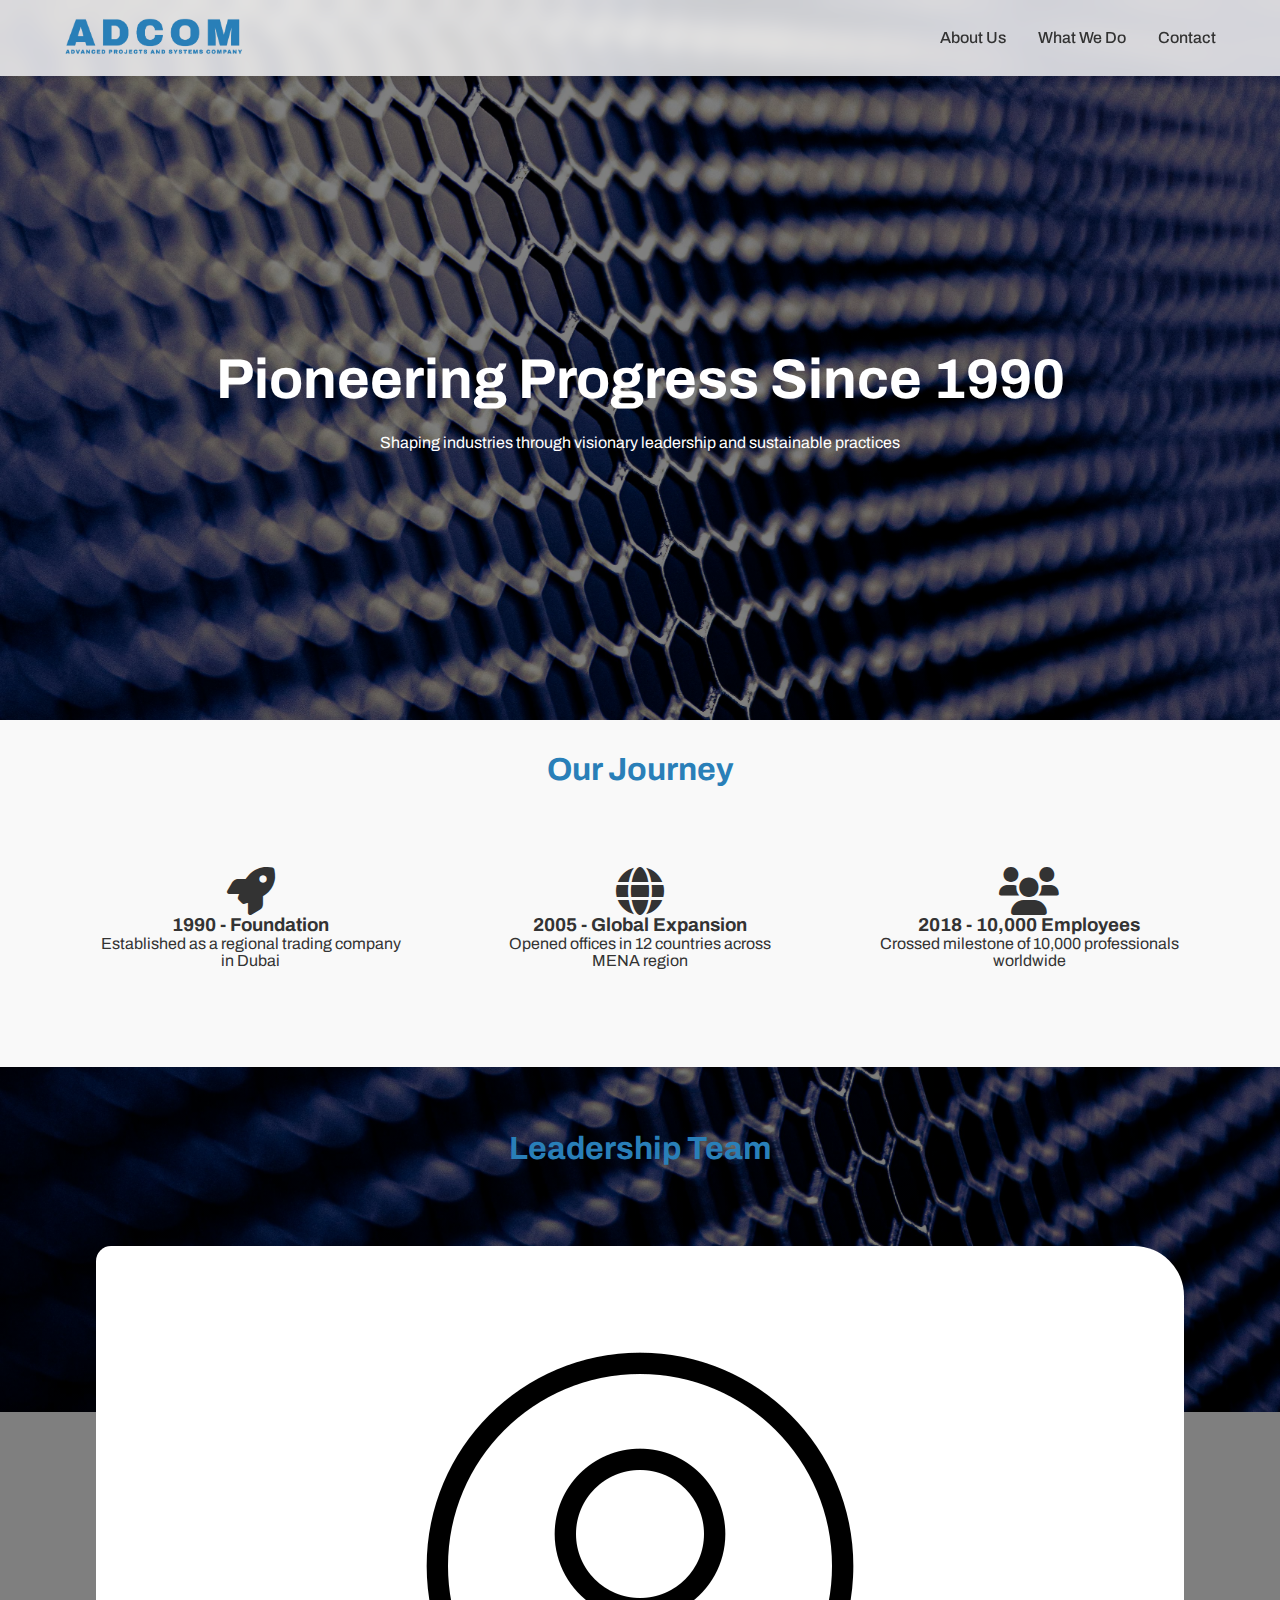
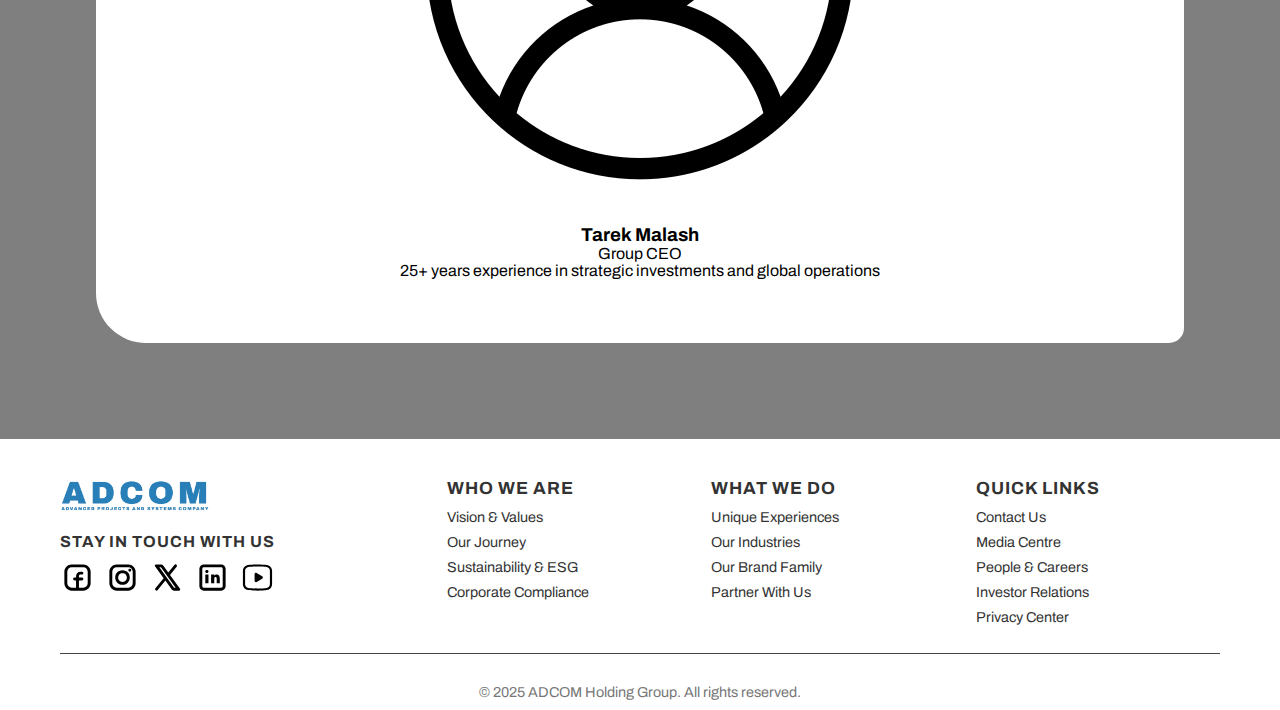
==== about_us.html @ 8d61a0d4 "Add files via upload" ====
<!DOCTYPE html>
<html lang="en" dir="ltr">
<head>
    <meta charset="UTF-8">
    <meta name="viewport" content="width=device-width, initial-scale=1.0">
    <title>About Us - ADCOM Holding Group</title>
    <link href="https://fonts.googleapis.com/css2?family=Archivo:wght@400;500;600;700&display=swap" rel="stylesheet">
    <link rel="stylesheet" href="https://cdnjs.cloudflare.com/ajax/libs/font-awesome/6.0.0/css/all.min.css">
    <link rel="stylesheet" href="styles.css">
</head>
<body>
  <header class="header">
    <nav class="nav-container">
      <a href="index.html">
        <img src="images/Screenshot_from_2025-02-06_12-13-31-removebg-preview.png" alt="Company Logo" class="logo">
      </a>
  
      <!-- Hamburger Button for Mobile -->
      <button class="nav-toggle" aria-label="Toggle navigation">
        <span class="hamburger"></span>
      </button>
  
      <ul class="nav-links">
        <li><a href="about_us.html">About Us</a></li>
        <li><a href="what_we_do.html">What We Do</a></li>
        <li><a href="contact_us.html">Contact</a></li>
      </ul>
    </nav>
  </header>

  <section class="hero about-us-hero">
            <h1>Pioneering Progress Since 1990</h1>
            <p>Shaping industries through visionary leadership and sustainable practices</p>
    </section>
    <section class="milestones">
        <h2 class="section-title">Our Journey</h2>
        <div class="milestones-grid">
            <div class="milestone-card">
                <i class="fas fa-rocket fa-3x"></i>
                <div class="hero-content">
                <h3>1990 - Foundation</h3>
                <p>Established as a regional trading company in Dubai</p>
                </div>
            </div>
            <div class="milestone-card">
                <i class="fas fa-globe fa-3x"></i>
                <h3>2005 - Global Expansion</h3>
                <p>Opened offices in 12 countries across MENA region</p>
            </div>
            <div class="milestone-card">
                <i class="fas fa-users fa-3x"></i>
                <h3>2018 - 10,000 Employees</h3>
                <p>Crossed milestone of 10,000 professionals worldwide</p>
            </div>
        </div>
    </section>

    <section class="leadership">
        <h2 class="section-title">Leadership Team</h2>
        <div class="leadership-grid">
            <div class="leader-card">
                <div class="leader-image">
                    <img src="images/profile icon.png" alt="CEO">
                </div>
                <div class="leader-info">
                    <h3>Tarek Malash</h3>
                    <p class="position">Group CEO</p>
                    <p class="bio">25+ years experience in strategic investments and global operations</p>
                </div>
            </div>
            <!-- Add more leader cards -->
        </div>
    </section>
    <script src="script.js"></script>
</body>
<footer class="footer">
    <div class="footer-container">
        <div class="footer-top">
            <div class="footer-brand">
                <a href="index.html" class="footer-logo">
                    <img src="images/Screenshot_from_2025-02-06_12-13-31-removebg-preview.png" alt="Company Logo" loading="lazy">
                </a>
                <div class="social-section">
                    <h6>Stay in touch with us</h6>
                    <ul class="social-icons">
                        <li><a href="#" target="_blank"><svg xmlns="http://www.w3.org/2000/svg" x="0px" y="0px" width="35" height="35" viewBox="0 0 24 24">
                            <path d="M 8 3 C 5.25 3 3 5.25 3 8 L 3 16 C 3 18.75 5.25 21 8 21 L 11.832031 21 A 1.0001 1.0001 0 0 0 12.158203 21 L 16 21 C 18.75 21 21 18.75 21 16 L 21 8 C 21 5.25 18.75 3 16 3 L 8 3 z M 8 5 L 16 5 C 17.668 5 19 6.332 19 8 L 19 16 C 19 17.668 17.668 19 16 19 L 13 19 L 13 14 L 15 14 A 1.0001 1.0001 0 1 0 15 12 L 13 12 L 13 11 C 13 10.43497 13.43497 10 14 10 L 15 10 A 1.0001 1.0001 0 1 0 15 8 L 14 8 C 12.35503 8 11 9.3550302 11 11 L 11 12 L 10 12 A 1.0001 1.0001 0 1 0 10 14 L 11 14 L 11 19 L 8 19 C 6.332 19 5 17.668 5 16 L 5 8 C 5 6.332 6.332 5 8 5 z"></path>
                            </svg></a></li>
                        <li><a href="#" target="_blank"><svg xmlns="http://www.w3.org/2000/svg" x="0px" y="0px" width="35" height="35" viewBox="0 0 24 24">
                            <path d="M 8 3 C 5.2504839 3 3 5.2504839 3 8 L 3 16 C 3 18.749516 5.2504839 21 8 21 L 16 21 C 18.749516 21 21 18.749516 21 16 L 21 8 C 21 5.2504839 18.749516 3 16 3 L 8 3 z M 8 5 L 16 5 C 17.668484 5 19 6.3315161 19 8 L 19 16 C 19 17.668484 17.668484 19 16 19 L 8 19 C 6.3315161 19 5 17.668484 5 16 L 5 8 C 5 6.3315161 6.3315161 5 8 5 z M 17 6 A 1 1 0 0 0 17 8 A 1 1 0 0 0 17 6 z M 12 7 C 10.416667 7 9.1018922 7.6297556 8.2519531 8.5859375 C 7.402014 9.5421194 7 10.777778 7 12 C 7 13.222222 7.402014 14.457881 8.2519531 15.414062 C 9.1018922 16.370244 10.416667 17 12 17 C 13.583333 17 14.898108 16.370244 15.748047 15.414062 C 16.597986 14.457882 17 13.222222 17 12 C 17 10.777778 16.597986 9.5421194 15.748047 8.5859375 C 14.898108 7.6297556 13.583333 7 12 7 z M 12 9 C 13.083333 9 13.768559 9.3702444 14.251953 9.9140625 C 14.735347 10.457881 15 11.222222 15 12 C 15 12.777778 14.735347 13.542119 14.251953 14.085938 C 13.768559 14.629755 13.083333 15 12 15 C 10.916667 15 10.231441 14.629756 9.7480469 14.085938 C 9.2646532 13.542118 9 12.777778 9 12 C 9 11.222222 9.2646532 10.457881 9.7480469 9.9140625 C 10.231441 9.3702444 10.916667 9 12 9 z"></path>
                            </svg></a></li>
                        <li><a href="#" target="_blank"><svg xmlns="http://www.w3.org/2000/svg" x="0px" y="0px" width="35" height="35" viewBox="0 0 24 24">
                            <path d="M 17.476562 2.9902344 A 1.0001 1.0001 0 0 0 16.724609 3.3691406 L 12.509766 8.5546875 L 9.0566406 3.7714844 C 8.7066406 3.2874844 8.1458281 3 7.5488281 3 L 4.078125 3 C 3.420125 3 3.0388281 3.7462969 3.4238281 4.2792969 L 9.3339844 12.462891 L 3.7246094 19.369141 A 1.0001 1.0001 0 1 0 5.2753906 20.630859 L 10.548828 14.142578 L 14.943359 20.228516 C 15.293359 20.712516 15.854172 21 16.451172 21 L 19.921875 21 C 20.579875 21 20.961172 20.253703 20.576172 19.720703 L 13.724609 10.232422 L 18.275391 4.6308594 A 1.0001 1.0001 0 0 0 17.476562 2.9902344 z M 6.4101562 5 L 7.4765625 5 L 17.587891 19 L 16.523438 19 L 6.4101562 5 z"></path>
                            </svg></a></li>
                        <li><a href="#" target="_blank"><svg xmlns="http://www.w3.org/2000/svg" x="0px" y="0px" width="35" height="35" viewBox="0 0 24 24">
                            <path d="M 6 3 C 4.3550302 3 3 4.3550302 3 6 L 3 18 C 3 19.64497 4.3550302 21 6 21 L 18 21 C 19.64497 21 21 19.64497 21 18 L 21 6 C 21 4.3550302 19.64497 3 18 3 L 6 3 z M 6 5 L 18 5 C 18.56503 5 19 5.4349698 19 6 L 19 18 C 19 18.56503 18.56503 19 18 19 L 6 19 C 5.4349698 19 5 18.56503 5 18 L 5 6 C 5 5.4349698 5.4349698 5 6 5 z M 8.1855469 6.7851562 C 7.4445469 6.7851563 7 7.2293594 7 7.8183594 C 7 8.4113594 7.444375 8.8574219 8.109375 8.8574219 C 8.850375 8.8574219 9.2910156 8.4113594 9.2910156 7.8183594 C 9.2910156 7.2303594 8.8505469 6.7851562 8.1855469 6.7851562 z M 7.0625 9.9628906 L 7.0625 16 L 9.2363281 16 L 9.2363281 9.9628906 L 7.0625 9.9628906 z M 11.033203 9.9628906 L 11.033203 16 L 13.207031 16 L 13.207031 12.697266 C 13.207031 11.718266 13.908141 11.574219 14.119141 11.574219 C 14.330141 11.574219 14.892578 11.785266 14.892578 12.697266 L 14.892578 16 L 17 16 L 17 12.697266 C 17 10.806266 16.154516 9.9628906 15.103516 9.9628906 C 14.052516 9.9628906 13.490031 10.312641 13.207031 10.806641 L 13.207031 9.9628906 L 11.033203 9.9628906 z"></path>
                            </svg></a></li>
                        <li><a href="#" target="_blank"><svg xmlns="http://www.w3.org/2000/svg" x="0px" y="0px" width="35" height="35" viewBox="0 0 24 24">
                            <path d="M 12 3 C 9.219873 3 7.0702243 3.1849411 5.5253906 3.3945312 C 3.5192045 3.66666 2 5.3798482 2 7.4101562 L 2 16.589844 C 2 18.620928 3.5195005 20.33338 5.5253906 20.605469 C 7.0706661 20.816142 9.219873 21 12 21 C 14.780127 21 16.929776 20.815059 18.474609 20.605469 C 20.481362 20.333429 22 18.620627 22 16.589844 L 22 7.4101562 C 22 5.3790719 20.4805 3.6666199 18.474609 3.3945312 C 16.929776 3.184941 14.780127 3 12 3 z M 12 4.5 C 14.713873 4.5 16.796271 4.6804497 18.273438 4.8808594 C 19.555547 5.0547709 20.5 6.1212407 20.5 7.4101562 L 20.5 16.589844 C 20.5 17.879061 19.556685 18.945181 18.273438 19.119141 C 16.796271 19.31955 14.713873 19.5 12 19.5 C 9.286127 19.5 7.203287 19.320468 5.7265625 19.119141 C 4.4444527 18.945229 3.5 17.878759 3.5 16.589844 L 3.5 7.4101562 C 3.5 6.1224643 4.4447486 5.0547307 5.7265625 4.8808594 C 7.2037288 4.6804497 9.286127 4.5 12 4.5 z M 10.917969 8.8125 C 10.439 8.8169531 10 9.2012813 10 9.7382812 L 10 14.263672 C 10 14.979672 10.778531 15.423594 11.394531 15.058594 L 15.214844 12.796875 C 15.818844 12.437875 15.818844 11.563078 15.214844 11.205078 L 11.394531 8.9433594 C 11.240531 8.8521094 11.077625 8.8110156 10.917969 8.8125 z"></path>
                            </svg></a></li>
                    </ul>
                </div>
            </div>
            
            <div class="footer-links-grid">
                <div class="footer-col">
                    <h6>Who We Are</h6>
                    <ul>
                        <li><a href="/vision-values">Vision & Values</a></li>
                        <li><a href="/our-journey">Our Journey</a></li>
                        <li><a href="/sustainability">Sustainability & ESG</a></li>
                        <li><a href="/compliance">Corporate Compliance</a></li>
                    </ul>
                </div>
                
                <div class="footer-col">
                    <h6>What We Do</h6>
                    <ul>
                        <li><a href="/experiences">Unique Experiences</a></li>
                        <li><a href="/industries">Our Industries</a></li>
                        <li><a href="/brands">Our Brand Family</a></li>
                        <li><a href="/partnerships">Partner With Us</a></li>
                    </ul>
                </div>
                
                <div class="footer-col">
                    <h6>Quick Links</h6>
                    <ul>
                        <li><a href="/contact">Contact Us</a></li>
                        <li><a href="/media">Media Centre</a></li>
                        <li><a href="/careers">People & Careers</a></li>
                        <li><a href="/investors">Investor Relations</a></li>
                        <li><a href="/privacy">Privacy Center</a></li>
                    </ul>
                </div>
            </div>
        </div>
        
        <div class="footer-bottom">
            <p>© 2025 ADCOM Holding Group. All rights reserved.</p>
        </div>
    </div>
</footer>
</html>
---- styles.css ----
:root {
                    --primary-color: #297FB8;
                    --secondary-color: #1a5a8a;
                    --text-dark: rgb(51, 51, 51);
                    --text-light: #fff;
                    --accent-color: #f5a623;
        }
        body {
            background-image: url('images/pexels-brett-sayles-3653997.jpg');
            background-size: cover;        /* Ensures the image covers the entire viewport */
            background-position: center;   /* Centers the image */
            background-repeat: no-repeat;  /* Prevents the image from repeating */
            background-attachment: fixed;  /* Optional: Makes the background fixed during scroll */
            }
        * {
            margin: 0;
            padding: 0;
            box-sizing: border-box;
            font-family: 'Archivo', sans-serif;
        }

        body.arabic {
            font-family: 'GE Dinkum', sans-serif;
            direction: rtl;
          }

        /* Improved Header Styles */
        .header {
            background: rgba(255, 255, 255, 0.8);
            padding: 1rem 5%;
            position: fixed;
            width: 100%;
            top: 0;
            z-index: 1000;
            transition: all 0.3s ease;
            backdrop-filter: blur(10px);
            box-shadow: 0 2px 10px rgba(0,0,0,0.1);
        }

        .nav-container {
            display: flex;
            justify-content: space-between;
            align-items: center;
        }

        .logo {
            width: 180px;
            transition: transform 0.3s ease;
        }

        .nav-links {
            list-style: none;
            display: flex;
            gap: 2rem;
        }

        /* Nav Link Items */
        .nav-links li a {
            text-decoration: none;
            color: var(--text-dark);
            font-weight: 500;
            position: relative;
            padding: 0.5rem 0;
            transition: color 0.3s ease;
  }

        .nav-links li a::after {
            content: '';
            position: absolute;
            width: 0;
            height: 2px;
            bottom: 0;
            left: 0;
            background-color: var(--primary-color);
            transition: width 0.3s ease;
        }

        .nav-links li a:hover::after {
            width: 100%;
        }

        .nav-links li a:hover {
            color: var(--primary-color);
        }

        /* Hamburger Toggle - Hidden on Desktop */
        .nav-toggle {
            display: none;
            background: none;
            border: none;
            cursor: pointer;
        }
        
        /* Hamburger Icon Styling */
        .hamburger {
            display: block;
            width: 25px;
            height: 2px;
            background: #333;
            position: relative;
            transition: all 0.3s;
        }
        
        .hamburger::before,
        .hamburger::after {
            content: "";
            position: absolute;
            width: 25px;
            height: 2px;
            background: #333;
            left: 0;
            transition: all 0.3s;
        }
        
        .hamburger::before {
            top: -8px;
        }
        
        .hamburger::after {
            top: 8px;
        }
        
        /* Mobile Styles */
        @media (max-width: 768px) {
            /* Show the hamburger toggle on mobile */
            .nav-toggle {
            display: block;
            }


            .slider-btn.next,
            .slider-btn.prev {
              display: none;
            }
            
            /* Stack nav links vertically and hide by default */
            .nav-links {
            position: absolute;
            top: 100%;
            left: 0;
            right: 0;
            background: #fff;
            flex-direction: column;
            gap: 0;
            transform: translateY(-200%);
            transition: transform 0.3s ease;
            }
            
            .nav-links li {
            width: 100%;
            text-align: center;
            border-bottom: 1px solid #eee;
            }
            
            .nav-links li a {
            display: block;
            padding: 1rem;
            background: #f2f2f2;
            }
            
            .nav-links li a:hover {
            background: #e0e0e0;
            }
            
            /* Class to show the menu */
            .nav-links.open {
            transform: translateY(0);
            }
        }
        body.arabic {
            font-family: 'GE Dinkum', sans-serif;
            direction: rtl;
        }

                                            /* INDEX PAGE */
        /* Hero Section */
        .hero {
            height: 80vh;
            background: linear-gradient(rgba(0,0,0,0.5), rgba(0,0,0,0.5)), 
                        url('hero-bg.jpg') center/cover;
            display: flex;
            align-items: center;
            justify-content: center;
            color: white;
            text-align: center;
            padding-top: 80px;
        }
        .hero-video {
            position: absolute;
            top: 0;
            left: 0;
            width: 100%;
            height: 100%;
            object-fit: cover;
            z-index: -1;
        }
        .links-grid a.link-card {
            display: block;
            text-decoration: none;
            color: inherit; /* Inherits text color from .link-card styling */
            transition: transform 0.3s ease; /* Keep the hover effect */
          }
          
          /* If you already have a hover effect on .link-card, it will apply to the anchor */
          .links-grid a.link-card:hover {
            transform: translateY(-5px);
          }
          

        .hero h1 {
            font-size: 3.5rem;
            margin-bottom: 1.5rem;
        }

        /* Quick Links Section */
        .quick-links {
            padding: 4rem 5%;
            background: #f9f9f9;
        }

        .links-grid {
            display: grid;
            grid-template-columns: repeat(auto-fit, minmax(250px, 1fr));
            gap: 2rem;
            max-width: 1200px;
            margin: 0 auto;
        }

        .link-card {
            position: relative;
            background-size: cover;
            background-position: center;
            display: block;
            height: 400px;               /* Adjust height as needed */
            border-radius: 8px;
            overflow: hidden;
            text-decoration: none;
            color: #fff;                 /* Text color on overlay */
            transition: transform 0.3s ease;
          }

          .link-card:hover {
            transform: scale(1.02);
          }

          .link-card .overlay {
            position: absolute;
            bottom: 0;
            left: 0;
            right: 0;
            padding: 1rem;
            background: linear-gradient(to top, #929292, transparent);
            display: flex;
            flex-direction: column;
            align-items: flex-start;
          }
        /* Title Styling */
        .link-card h3 {
            margin: 0 0 0.5rem;
            font-size: 1.25rem;
        }
        
        /* Paragraph Styling */
        .link-card p {
            margin: 0;
            font-size: 1rem;
        }
        
        /* Arrow Image Styling */
        .arrow-direction {
            margin-top: 0.5rem;
            width: 60px;    /* Adjust size as needed */
            height: auto;
        }
        
        /* Industries Section */
        .industries {
            padding: 4rem 5%;
        }
        .industries-section {
            background: #fafafacc;
            border-radius: 4px;
            padding: 4rem 5%;
        }

        .section-title {
            font-size: 2rem;
            text-align: center;
            margin-bottom: 3rem;
            color: var(--primary-color);
        }
        .industry-card {
            background: white;
            padding: 2rem;
            border-radius: 8px;
            text-align: center;
            transition: transform 0.3s ease;
          }
            
            .industry-card:hover {
              color: #1a5a8a !important;
              border-top-color: #2d88ce;
          }

        .partners-section {
            padding: 3rem 1rem;
            background: #f9f9f9; /* Soft background to contrast the logos */
        }

        .partners-container {
            max-width: 2000px;
            margin: 0 auto;
            text-align: center;

        }

        /* Contact Section */
        .contact-section {
            background: linear-gradient(rgba(255, 255, 255, 0.9), rgba(255, 255, 255, 0.8));
            border-radius: 4px;
            color: f9f9f9;
            padding: 4rem 5%;
        }

        /* Enhanced Contact Form */
        .contact-form {
            background: rgba(255,255,255,0.95);
            padding: 3rem;
            border-radius: 1.5rem;
            box-shadow: 0 10px 40px rgba(0,0,0,0.1);
        }
        
        .form-group input,
        .form-group textarea {
            border: 2px solid #e0e0e0;
            transition: all 0.3s ease;
            padding: 1rem;
            font-size: 1rem;
            margin-top: 1.5rem;
        }
        
        .form-group input:focus,
        .form-group textarea:focus {
            border-color: var(--primary-color);
            box-shadow: 0 0 0 3px rgba(41,127,184,0.2);
        }
        
        input, textarea {
            width: 100%;
            padding: 0.8rem;
            border: #000000;
            border-radius: 4px;
        }

        /* Gradient Buttons */
        .btn {
            background: var(--gradient-primary);
            color: var(--text-dark);
            border: none;
            padding: 1rem 2.5rem;
            border-radius: 2rem;
            font-weight: 600;
            position: relative;
            overflow: hidden;
            transition: all 0.3s ease;
            margin-top: 2rem;
            cursor: pointer;
        }

        .btn::after {
            content: '';
            position: absolute;
            top: 0;
            left: 0;
            width: 100%;
            height: 100%;
            background: rgba(255,255,255,0.1);
            transform: translateX(-100%);
            transition: transform 0.3s ease;
        }
        
        .btn:hover {
            box-shadow: 0 5px 15px rgba(41,127,184,0.3);
            transform: translateY(-2px);
        }
        
        .btn:hover::after {
            transform: translateX(0);
        }
     
        /* Partners Section */
        .partners-grid {
            display: flex;
            gap: 2rem;
            overflow-x: auto;    /* Allows horizontal scrolling if needed */
            padding-bottom: 1rem; /* Adds space for the scrollbar (if visible) */
            /* Optional: Hide scrollbar for WebKit browsers */
            -webkit-overflow-scrolling: touch;
            scrollbar-width: none; 
        }

        .partners-grid::-webkit-scrollbar {
            display: none;
        }

        .partners-grid img {
            height: 70px;
            opacity: 0.8;
            transition: opacity 0.3s ease;

        }

        .partners-grid img:hover {
            opacity: 5;
        }

        .partner-card {
            flex: 0 0 auto;          /* Prevents cards from shrinking, keeping them in a row */
            scroll-snap-align: start;/* Optional: makes each card snap into view */
            background: #fff;
            padding: 1rem;
            border-radius: 8px;
            box-shadow: 0 2px 8px rgba(0, 0, 0, 0.1);
            transition: transform 0.3s ease;
            display: flex;
            align-items: center;
            justify-content: center;
          }

        .partner-card:hover {
            transform: scale(1.05);
            box-shadow: 0 4px 12px rgba(0,0,0,0.2);
          }

          .partner-card img {
            max-width: 100%;
            max-height: 80px;
            filter: grayscale(100%);
            transition: filter 0.3s ease, transform 0.3s ease;
          }

          .partner-card:hover img {
            filter: grayscale(0%);
            transform: scale(1.05);
          }

        /* Contact Page Styles */
        .contact-container {
            display: grid;
            border-radius: 25px;
            grid-template-columns: 1fr 1fr;
            gap: 4rem;
            padding: 4rem 5%;
        }

        .contact-info {
            background: #f9f9f9;
            padding: 2rem;
            border-radius: 10px;
        }

        .info-card {
            margin-bottom: 2rem;
            padding: 1.5rem;
            background: white;
            border-radius: 8px;
        }

        .contact-map iframe {
            width: 100%;
            height: 400px;
            border: none;
            border-radius: 10px;
        }


        .hero.about-us-hero {
          flex-direction: column;
        }



/* Container styling */
.card-hoverable {
    position: relative;
    overflow: hidden;
    border-radius: 8px;
    transition: transform 0.3s ease;
  }
  
  /* Ensure the anchor is displayed as block to take full space */
  .card-hoverable a.hover-top-animation {
    display: block;
    position: relative;
    text-decoration: none;
    color: inherit;
  }
  
  /* Image styling with smooth zoom on hover */
  .card-hoverable img {
    width: 100%;
    display: block;
    transition: transform 1.0s ease;
  }
  
  .card-hoverable:hover img {
    transform: scale(1.1);
  }
  
  /* Overlay details styling */
  .investor-details {
    position: absolute;
    bottom: 0;
    left: 0;
    right: 0;
    background: rgba(40, 127, 184, 0.4);
    color: #fff;
    padding: 1rem;
    text-align: center;
    transform: translateY(100%);
    opacity: 0;
    transition: transform 0.3s ease, opacity 0.3s ease;
  }
  
  /* Reveal overlay on hover */
  .card-hoverable:hover .investor-details {
    transform: translateY(0);
    opacity: 1;
  }
  
  /* Heading styling */
  .investor-details h4 {
    margin: 0 0 0.5rem;
    font-size: 1.5rem;
  }
  
  /* Paragraph styling */
  .investor-details p {
    margin: 0 0 1rem;
    font-size: 1rem;
    line-height: 1.4;
  }
  
  /* Button styling */
  .investor-details .btn {
    background: #fff;
    color: #000;
    border: none;
    padding: 0.5rem 1rem;
    cursor: pointer;
    transition: background 0.9s ease;
  }
  
  .investor-details .btn:hover {
    background: #f1f1f1;
  }


  /* Industries Section Title */
.industries-section .section-title {
    text-align: center;
    margin-bottom: 1rem;
    color: var(--primary-color);
  }
  
  /* Slider Container */
  .slider-container {
    position: relative;
    display: flex;
    align-items: center;
  }
  
  /* The scrollable container for slider items */
  .industry-grid {
    display: flex;
    gap: 1rem;
    overflow-x: auto;
    scroll-snap-type: x mandatory;
    padding: 1rem 0;
    /* Hide scrollbar in WebKit browsers */
    -webkit-overflow-scrolling: touch;
    scrollbar-width: none; 
  }
  
  .industry-grid::-webkit-scrollbar {
    display: none;
  }
  
  /* Each slider item */
  .slider {
    flex: 0 0 auto;
    scroll-snap-align: start;
    width: 300px; /* Adjust width as needed */
  }
  
/* Improved slider button styles */
.slider-btn {
    position: absolute;
    top: 50%;
    transform: translateY(-50%);
    width: 40px;              /* Fixed width for a circular shape */
    height: 40px;             /* Fixed height for a circular shape */
    border-radius: 50%;       /* Makes the button perfectly round */
    background: rgba(0, 0, 0, 0.6);
    border: none;
    display: flex;
    align-items: center;
    justify-content: center;
    color: #fff;
    font-size: 1.5rem;        /* Adjust the size of the arrow icon/text */
    cursor: pointer;
    z-index: 10;
    transition: background 0.3s ease, transform 0.3s ease;
  }
  
  /* Hover effect for the buttons */
  .slider-btn:hover {
    background: rgba(255, 255, 255, 0.8);
    transform: translateY(-50%) scale(1.1);
  }
  
  /* Positioning for the previous and next buttons */
  .slider-btn.prev {
    left: 1rem;               /* Adjust spacing from the left edge as needed */
  }
  
  .slider-btn.next {
    right: 1rem;              /* Adjust spacing from the right edge as needed */
  }

  .a-b {
    background: transparent;
    border: none;
  }

/* Modern Service Cards */
.service-card {
    background: var(--text-light);
    border-radius: 1rem;
    padding: 2.5rem;
    box-shadow: 0 10px 30px rgba(0,0,0,0.1);
    transition: all 0.3s cubic-bezier(0.4, 0, 0.2, 1);
    position: relative;
    overflow: hidden;
  }
  
  .service-card::before {
    content: '';
    position: absolute;
    bottom: 0;
    left: 0;
    width: 100%;
    height: 4px;
    background: var(--gradient-primary);
    transform: scaleX(0);
    transition: transform 0.3s ease;
  }
  
  .service-card:hover {
    transform: translateY(-5px);
    box-shadow: 0 15px 40px rgba(0,0,0,0.15);
  }
  
  .service-card:hover::before {
    transform: scaleX(1);
  }
  
  /* Improved Timeline */
  .timeline-item {
    padding: 2rem;
    background: rgba(255,255,255,0.9);
    border-radius: 1rem;
    margin-bottom: 2rem;
    position: relative;
    box-shadow: 0 4px 6px rgba(0,0,0,0.05);
  }

  .services-section {
    background: white;
  }
  
.history-timeline {
    border-left: 3px solid var(--primary-color);
    padding-left: 2rem;
    margin: 2rem 0;
}
.milestones{
    padding: 2rem 5%;
    background: #f9f9f9;
}

.milestones-grid {
    display: grid;
    grid-template-columns: repeat(auto-fit, minmax(250px, 1fr));
    gap: 1rem;
    max-width: 1200px;
    margin: auto;
    text-align: center;
}
.milestone-card{
  position: relative;
  background-size: cover;
  background-position: center;
  display: block;
  height: 200px;               /* Adjust height as needed */
  border-radius: 8px;
  overflow: hidden;
  text-decoration: none;
  color: var(--text-dark);                 /* Text color on overlay */
  transition: transform 0.3s ease;
  text-align: center;
  padding: 2rem;
  cursor: pointer;

  }
  .milestone-card:hover {
    transform: scale(1.02);
  }

  .leadership {
    background: linear-gradient(rgba(0,0,0,0.5), rgba(0,0,0,0.5));
    padding: 4rem 5%;
  }

  .leadership-grid {
    display: grid;
    grid-template-columns: repeat(auto-fit, minmax(250px, 1fr));
    gap: 2rem;
    max-width: 1200px;
    margin: 0 auto;
    text-align: center;

  }

  .leader-card {
    background: var(--text-light);
    align-self: center;
    border-radius: 15px 50px;
    margin: 2rem;
    padding: 4rem 5%;
  }

 /* ============================= */
/* FOOTER STYLES                 */
/* ============================= */

/* Main Footer Container */
.footer {
  background-color: var(--text-light);
  color: var(--text-dark);
  font-family: 'Archivo', sans-serif;
  padding-top: 40px;
}

/* Inner Container to Center Content */
.footer-container {
  max-width: 1200px;
  margin: 0 auto;
  padding: 0 20px;
}

/* Top Section of the Footer */
.footer-top {
  display: flex;
  flex-wrap: wrap;
  justify-content: space-between;
  align-items: flex-start;
  border-bottom: 1px solid #444;
  padding-bottom: 20px;
  margin-bottom: 20px;
}

/* Footer Brand / Logo & Social Section */
.footer-brand {
  flex: 1 1 300px;
  margin-bottom: 20px;
}

.footer-logo img {
  max-width: 150px;
  display: block;
  margin-bottom: 20px;
}

.social-section h6 {
  font-size: 1rem;
  margin-bottom: 10px;
  text-transform: uppercase;
  letter-spacing: 1px;
}

.social-icons {
  list-style: none;
  padding: 0;
  margin: 0;
  display: flex;
  gap: 10px;
}

.social-icons li a img {
  width: 24px;
  height: 24px;
  transition: opacity 0.3s ease;
}

.social-icons li a:hover img {
  opacity: 0.8;
}

/* Footer Links Grid */
.footer-links-grid {
  display: flex;
  flex: 2 1 600px;
  flex-wrap: wrap;
  gap: 20px;
  justify-content: space-between;
}

.footer-col {
  flex: 1 1 200px;
}

.footer-col h6 {
  font-size: 1.1rem;
  margin-bottom: 10px;
  text-transform: uppercase;
  letter-spacing: 1px;
}

.footer-col ul {
  list-style: none;
  padding: 0;
  margin: 0;
}

.footer-col ul li {
  margin-bottom: 8px;
}

.footer-col ul li a {
  color: var(--text-dark);
  text-decoration: none;
  font-size: 0.9rem;
  transition: color 0.3s ease;
}

.footer-col ul li a:hover {
  color: #fff;
}

/* Bottom Footer Area */
.footer-bottom {
  text-align: center;
  padding: 10px 0;
  font-size: 0.9rem;
  color: #777;
}

/* ============================= */
/* RESPONSIVE FOOTER STYLES      */
/* ============================= */
@media (max-width: 768px) {
  .footer-top {
      flex-direction: column;
      align-items: center;
      text-align: center;
  }
  .footer-brand,
  .footer-links-grid {
      margin-bottom: 20px;
  }
  .footer-links-grid {
      flex-direction: column;
      gap: 20px;
  }
}

.services-section {
  padding: 120px 5% 60px;
  color: var(--text-dark);
}

.services-grid {
  display: grid;
  grid-template-columns: repeat(auto-fit, minmax(250px, 1fr));
  gap: 2rem;
  max-width: 1200px;
  margin: 2rem auto;
}

.service-card {
  background: var(--text-light);
  padding: 2rem;
  border-radius: 10px;
  box-shadow: 0 5px 15px rgba(0,0,0,0.1);
  text-align: center;
  transition: transform 0.3s ease;
}

.service-icon {
  font-size: 2.5rem;
  color: var(--text-dark);
  margin-bottom: 2rem;
}

.contact-page {
  margin-top: 6rem;
}
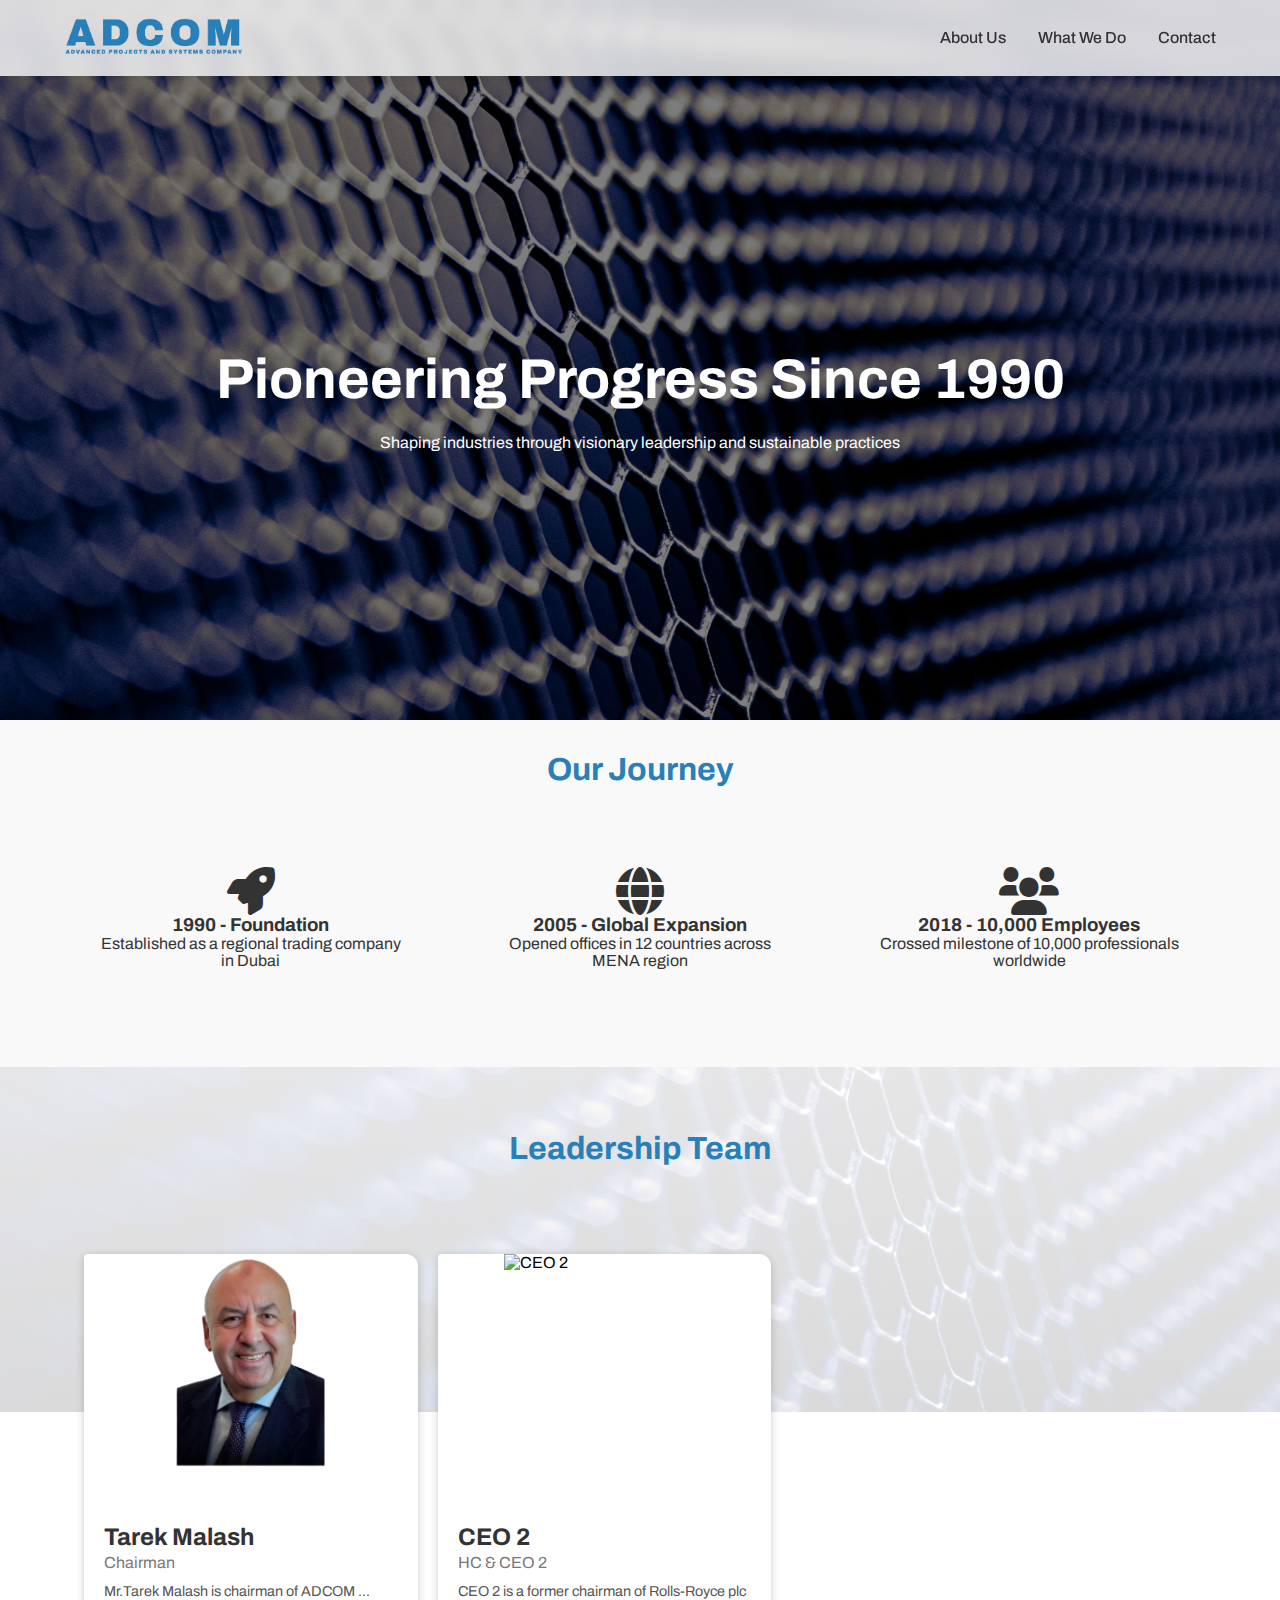
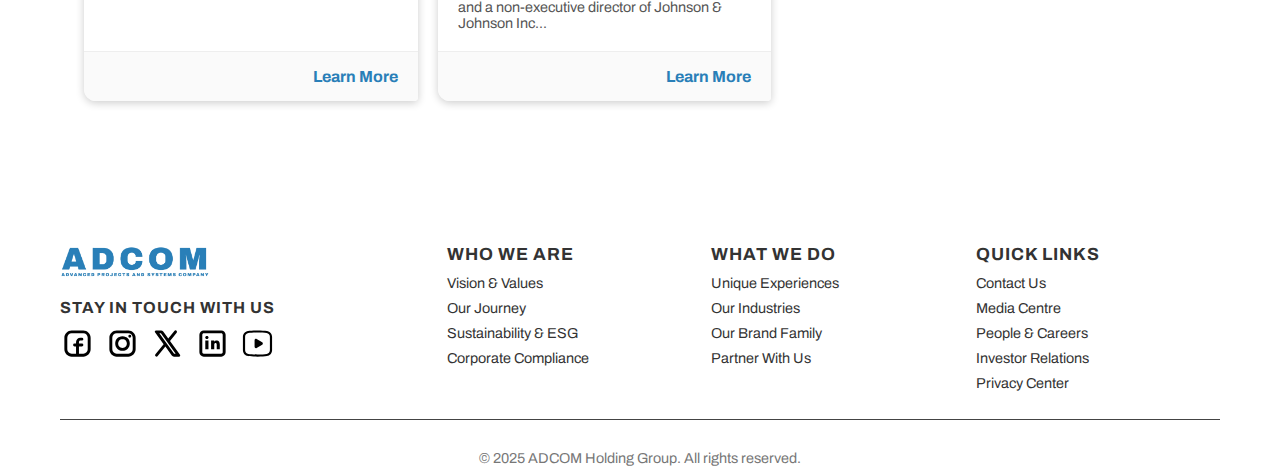
==== commit 38fcfe77: "Add files via upload" ====
--- a/about_us.html
+++ b/about_us.html
@@ -57,18 +57,62 @@
 
     <section class="leadership">
         <h2 class="section-title">Leadership Team</h2>
-        <div class="leadership-grid">
-            <div class="leader-card">
-                <div class="leader-image">
-                    <img src="images/profile icon.png" alt="CEO">
+        <section class="profile-card-list">
+            <div class="card-container">
+              
+              <!-- Profile Card 1 -->
+              <div class="profile-card">
+                <div class="profile-image">
+                  <img src="images/WhatsApp_Image_2025-02-11_at_12.54.30_PM-removebg-preview.png" alt="Tarek Malash">
                 </div>
-                <div class="leader-info">
+                <div class="profile-content">
+                  <div class="profile-heading">
                     <h3>Tarek Malash</h3>
-                    <p class="position">Group CEO</p>
-                    <p class="bio">25+ years experience in strategic investments and global operations</p>
+                    <p class="board-designation">Chairman</p>
+                  </div>
+                  <div class="profile-summary">
+                    <p class="short-dec">
+                      Mr.Tarek Malash is chairman of ADCOM ...
+                    </p>
+                    <p class="long-dec">
+                      Sir Michael Rake is chairman of Phoenix Global Resources, NewDay Limited, Wireless Logic Group, and Great Ormond Street Hospital. He is also an advisor to Citigroup Global Markets. Previous appointments include chairman of BT Group, chairman of KPMG International, senior partner at KPMG UK, and chairman of KPMG Europe, as well as president of the Confederation of British Industry (2013 – 2015) among many others.
+                    </p>
+                  </div>
                 </div>
+                <div class="profile-readmore">
+                  <a href="#" data-toggle="modal" data-target="#profileModal">Learn More</a>
+                </div>
+              </div>
+          
+              <!-- Profile Card 2 -->
+              <div class="profile-card">
+                <div class="profile-image">
+                  <img src="images/iandavis.jpg" alt="CEO 2">
+                </div>
+                <div class="profile-content">
+                  <div class="profile-heading">
+                    <h3>CEO 2</h3>
+                    <p class="board-designation">HC &amp; CEO 2</p>
+                  </div>
+                  <div class="profile-summary">
+                    <p class="short-dec">
+                      CEO 2 is a former chairman of Rolls-Royce plc and a non-executive director of Johnson &amp; Johnson Inc...
+                    </p>
+                    <p class="long-dec">
+                      Sir Ian Davis is a former chairman of Rolls-Royce plc and a non-executive director of Johnson &amp; Johnson Inc. He is senior partner emeritus of McKinsey &amp; Company, where he was a partner for 31 years until 2010. He served as chairman and worldwide managing director of McKinsey from 2003 to 2009 and has advised a range of global organisations across various sectors.
+                    </p>
+                  </div>
+                </div>
+                <div class="profile-readmore">
+                  <a href="#" data-toggle="modal" data-target="#profileModal">Learn More</a>
+                </div>
+              </div>
+          
+              <!-- Additional profile cards can be added here following the same structure -->
+          
             </div>
-            <!-- Add more leader cards -->
+          </section>
+          
         </div>
     </section>
     <script src="script.js"></script>
--- a/styles.css
+++ b/styles.css
@@ -425,6 +425,7 @@
             display: flex;
             align-items: center;
             justify-content: center;
+            cursor: pointer;
           }
 
         .partner-card:hover {
@@ -718,26 +719,33 @@
   }
 
   .leadership {
-    background: linear-gradient(rgba(0,0,0,0.5), rgba(0,0,0,0.5));
+    background: linear-gradient(rgba(255, 255, 255, 0.9), rgba(255, 255, 255, 0.8));
     padding: 4rem 5%;
+    display: flex;
+    flex-direction: column;
   }
 
   .leadership-grid {
     display: grid;
     grid-template-columns: repeat(auto-fit, minmax(250px, 1fr));
     gap: 2rem;
-    max-width: 1200px;
     margin: 0 auto;
     text-align: center;
+    align-items: center;
+    justify-content: center;
 
   }
 
   .leader-card {
-    background: var(--text-light);
-    align-self: center;
+
+    align-items: center;
     border-radius: 15px 50px;
     margin: 2rem;
-    padding: 4rem 5%;
+    padding: 3rem 5%;
+    display: flex;
+    flex-direction: column;
+    text-align: center;
+
   }
 
  /* ============================= */
@@ -905,4 +913,105 @@
 
 .contact-page {
   margin-top: 6rem;
-}+}
+ 
+/* =============================== */
+/* PROFILE CARD LIST STYLES        */
+/* =============================== */
+.profile-card-list {
+  padding: 40px 20px;
+  background-color: transparent;
+  display: flex;
+  align-content: center;
+  align-items: center;
+}
+
+.card-container {
+  display: grid;
+  grid-template-columns: repeat(auto-fit, minmax(300px, 1fr));
+  gap: 20px;
+}
+
+/* Individual Profile Card */
+.profile-card {
+  background-color: #fff;
+  border-radius: 4px 12px;
+  box-shadow: 0 2px 8px rgba(0,0,0,0.2);
+  overflow: hidden;
+  display: flex;
+  flex-direction: column;
+  transition: transform 0.3s ease;
+
+}
+
+.profile-card:hover {
+  transform: translateY(-3px);
+}
+
+/* Profile Image */
+.profile-image {
+  width: 60%;
+  position: relative;
+  overflow: hidden;
+  /* Use padding-top for aspect ratio; 75% gives a 4:3 ratio */
+  padding-top: 75%;
+  align-self: center;
+}
+
+.profile-image img {
+  position: absolute;
+  top: 0;
+  left: 0;
+  width: 100%;
+  height: 100%;
+  object-fit: cover;
+}
+
+/* Profile Content */
+.profile-content {
+  padding: 20px;
+  flex: 1;
+}
+
+.profile-heading h3 {
+  margin: 0;
+  font-size: 1.5rem;
+  color: #333;
+}
+
+.board-designation {
+  font-size: 1rem;
+  color: #777;
+  margin-top: 4px;
+}
+
+.profile-summary {
+  margin-top: 12px;
+  font-size: 0.9rem;
+  color: #555;
+}
+
+/* Optional: You can hide the long description by default, if desired */
+.profile-summary .long-dec {
+  display: none; /* Remove or toggle this if you want to show full text */
+}
+
+/* Read More Link */
+.profile-readmore {
+  padding: 16px 20px;
+  text-align: right;
+  border-top: 1px solid #eee;
+  background-color: #fafafa;
+}
+
+.profile-readmore a {
+  text-decoration: none;
+  color: #297FB8;
+  font-weight: bold;
+  transition: color 0.3s ease;
+}
+
+.profile-readmore a:hover {
+  color: #1a5a8a;
+}
+
